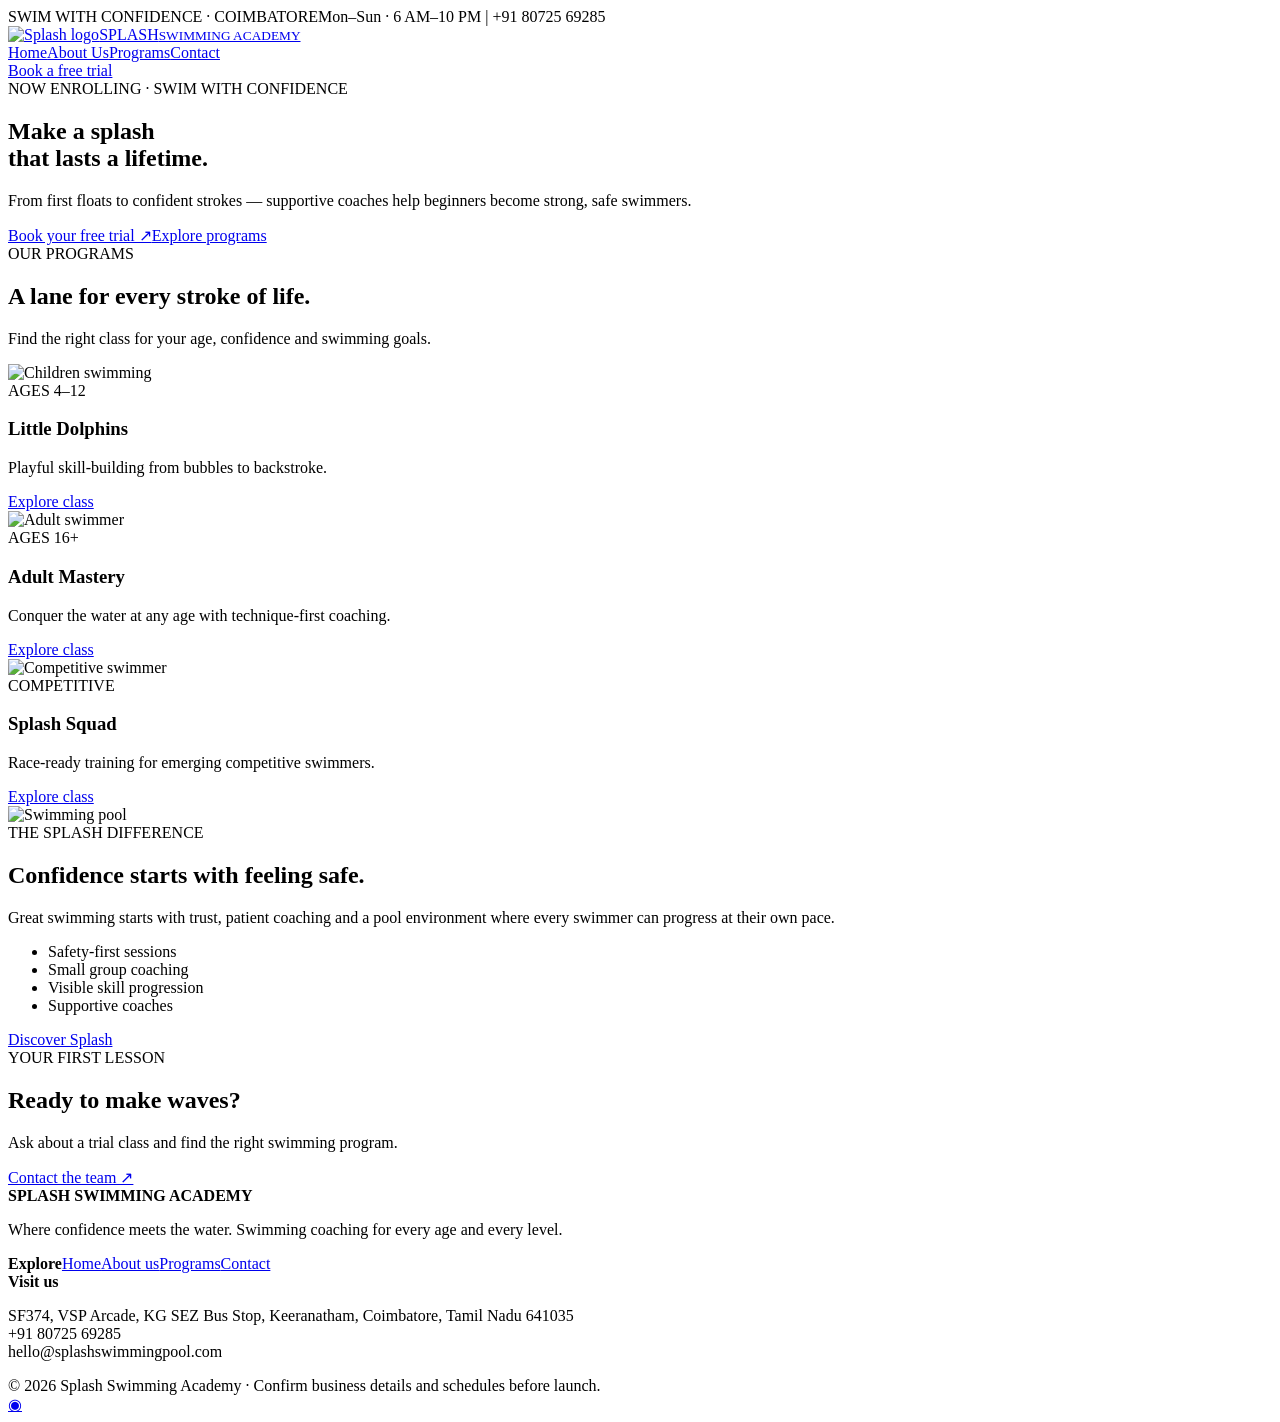
==== index.html @ 6ca09c2e "Add SPLASH website: index.html" ====
<!doctype html><html lang="en"><head><meta charset="utf-8"><meta name="viewport" content="width=device-width,initial-scale=1"><title>SPLASH Swimming Academy | Home</title><meta name="description" content="Swimming lessons for children, adults and competitive swimmers in Coimbatore."><link rel="stylesheet" href="/styles.css"></head><body><div class="top"><span>SWIM WITH CONFIDENCE · COIMBATORE</span><span>Mon–Sun · 6 AM–10 PM | +91 80725 69285</span></div><header class="nav"><a class="brand" href="/"><img src="/assets/logo.jpg" alt="Splash logo"><span>SPLASH<small>SWIMMING ACADEMY</small></span></a><nav class="links"><a class="active" href="/">Home</a><a class="" href="/about">About Us</a><a class="" href="/programs">Programs</a><a class="" href="/contact">Contact</a></nav><a class="btn" href="/contact">Book a free trial</a></header><main><section class="hero"><div><div class="eyebrow">NOW ENROLLING · SWIM WITH CONFIDENCE</div><h1>Make a splash<br>that <span>lasts a lifetime.</span></h1><p>From first floats to confident strokes — supportive coaches help beginners become strong, safe swimmers.</p><div class="actions"><a class="btn cyan" href="/contact">Book your free trial ↗</a><a class="btn outline" href="/programs">Explore programs</a></div></div></section><section class="section"><div class="center"><div class="kicker">OUR PROGRAMS</div><h2>A lane for every stroke of life.</h2><p class="muted">Find the right class for your age, confidence and swimming goals.</p></div><div class="cards"><article class="card"><img src="https://images.unsplash.com/photo-1560090995-01632a28895b?auto=format&fit=crop&w=900&q=85" alt="Children swimming"><div><span class="tag">AGES 4–12</span><h3>Little Dolphins</h3><p class="muted">Playful skill-building from bubbles to backstroke.</p><a class="btn" href="/programs">Explore class</a></div></article><article class="card"><img src="https://images.unsplash.com/photo-1530549387789-4c1017266635?auto=format&fit=crop&w=900&q=85" alt="Adult swimmer"><div><span class="tag">AGES 16+</span><h3>Adult Mastery</h3><p class="muted">Conquer the water at any age with technique-first coaching.</p><a class="btn" href="/programs">Explore class</a></div></article><article class="card"><img src="https://images.unsplash.com/photo-1519315901367-f34ff9154487?auto=format&fit=crop&w=900&q=85" alt="Competitive swimmer"><div><span class="tag">COMPETITIVE</span><h3>Splash Squad</h3><p class="muted">Race-ready training for emerging competitive swimmers.</p><a class="btn" href="/programs">Explore class</a></div></article></div></section><section class="section soft"><div class="grid2"><img src="https://images.unsplash.com/photo-1576013551627-0cc20b96c2a7?auto=format&fit=crop&w=1100&q=85" alt="Swimming pool"><div><div class="kicker">THE SPLASH DIFFERENCE</div><h2>Confidence starts with feeling safe.</h2><p class="muted">Great swimming starts with trust, patient coaching and a pool environment where every swimmer can progress at their own pace.</p><ul class="muted"><li>Safety-first sessions</li><li>Small group coaching</li><li>Visible skill progression</li><li>Supportive coaches</li></ul><a class="btn" href="/about">Discover Splash</a></div></div></section><section class="cta"><div><div class="eyebrow">YOUR FIRST LESSON</div><h2>Ready to make waves?</h2><p>Ask about a trial class and find the right swimming program.</p></div><a class="btn cyan" href="/contact">Contact the team ↗</a></section></main><footer class="footer"><div class="foot"><div><b>SPLASH SWIMMING ACADEMY</b><p>Where confidence meets the water. Swimming coaching for every age and every level.</p></div><div><b>Explore</b><a href="/">Home</a><a href="/about">About us</a><a href="/programs">Programs</a><a href="/contact">Contact</a></div><div><b>Visit us</b><p>SF374, VSP Arcade, KG SEZ Bus Stop, Keeranatham, Coimbatore, Tamil Nadu 641035<br>+91 80725 69285<br>hello@splashswimmingpool.com</p></div></div><div class="copyright">© 2026 Splash Swimming Academy · Confirm business details and schedules before launch.</div></footer><a class="wa" href="https://wa.me/918072569285" aria-label="WhatsApp">◉</a><script src="/script.js"></script></body></html>
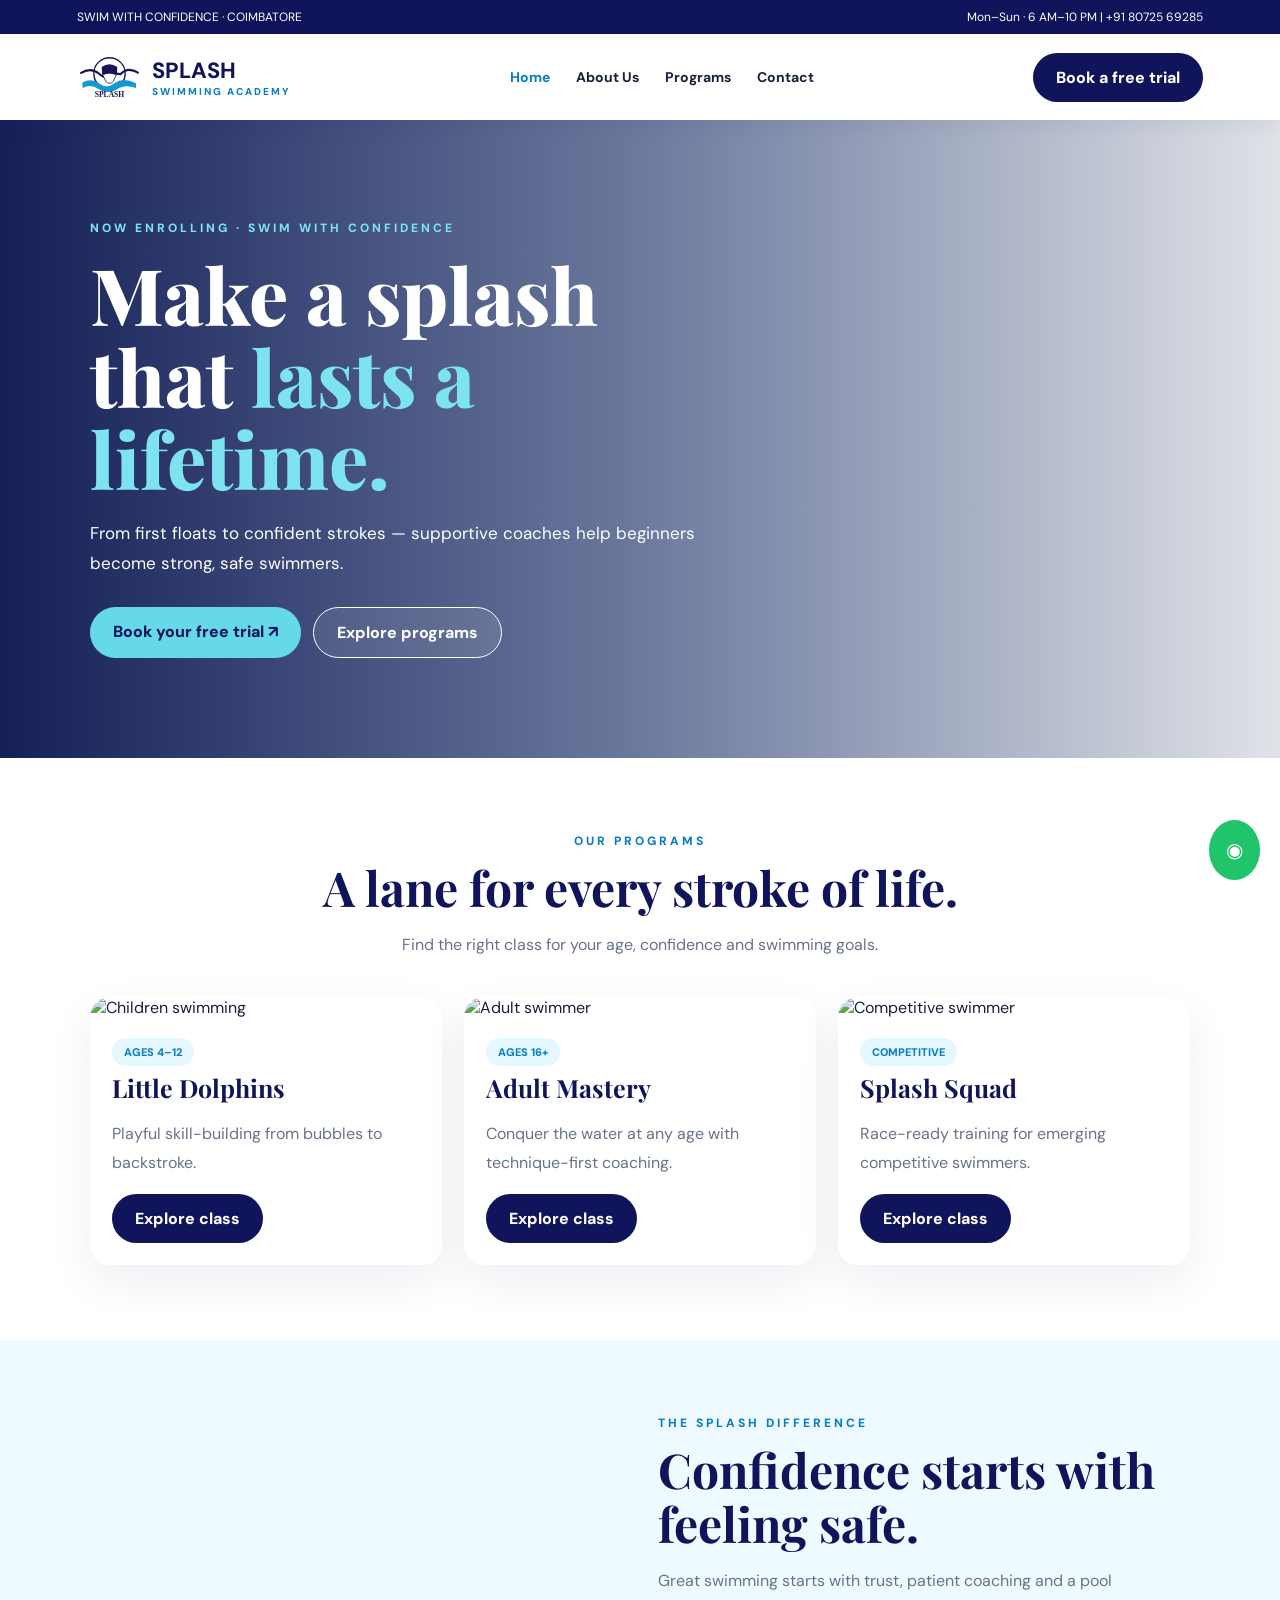
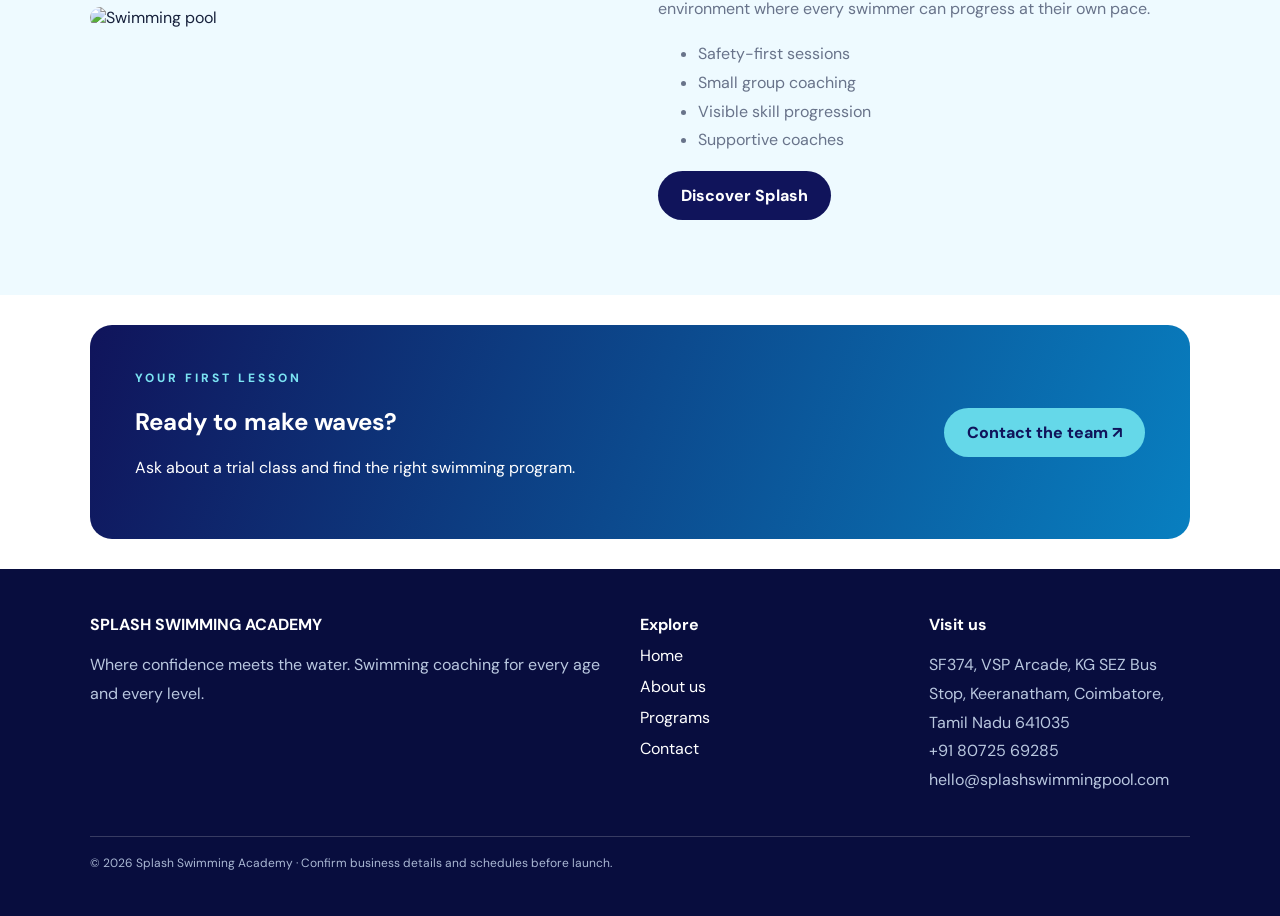
==== commit c8bf13d2: "Use vector SPLASH logo" ====
--- a/index.html
+++ b/index.html
@@ -1 +1 @@
-<!doctype html><html lang="en"><head><meta charset="utf-8"><meta name="viewport" content="width=device-width,initial-scale=1"><title>SPLASH Swimming Academy | Home</title><meta name="description" content="Swimming lessons for children, adults and competitive swimmers in Coimbatore."><link rel="stylesheet" href="/styles.css"></head><body><div class="top"><span>SWIM WITH CONFIDENCE · COIMBATORE</span><span>Mon–Sun · 6 AM–10 PM | +91 80725 69285</span></div><header class="nav"><a class="brand" href="/"><img src="/assets/logo.jpg" alt="Splash logo"><span>SPLASH<small>SWIMMING ACADEMY</small></span></a><nav class="links"><a class="active" href="/">Home</a><a class="" href="/about">About Us</a><a class="" href="/programs">Programs</a><a class="" href="/contact">Contact</a></nav><a class="btn" href="/contact">Book a free trial</a></header><main><section class="hero"><div><div class="eyebrow">NOW ENROLLING · SWIM WITH CONFIDENCE</div><h1>Make a splash<br>that <span>lasts a lifetime.</span></h1><p>From first floats to confident strokes — supportive coaches help beginners become strong, safe swimmers.</p><div class="actions"><a class="btn cyan" href="/contact">Book your free trial ↗</a><a class="btn outline" href="/programs">Explore programs</a></div></div></section><section class="section"><div class="center"><div class="kicker">OUR PROGRAMS</div><h2>A lane for every stroke of life.</h2><p class="muted">Find the right class for your age, confidence and swimming goals.</p></div><div class="cards"><article class="card"><img src="https://images.unsplash.com/photo-1560090995-01632a28895b?auto=format&fit=crop&w=900&q=85" alt="Children swimming"><div><span class="tag">AGES 4–12</span><h3>Little Dolphins</h3><p class="muted">Playful skill-building from bubbles to backstroke.</p><a class="btn" href="/programs">Explore class</a></div></article><article class="card"><img src="https://images.unsplash.com/photo-1530549387789-4c1017266635?auto=format&fit=crop&w=900&q=85" alt="Adult swimmer"><div><span class="tag">AGES 16+</span><h3>Adult Mastery</h3><p class="muted">Conquer the water at any age with technique-first coaching.</p><a class="btn" href="/programs">Explore class</a></div></article><article class="card"><img src="https://images.unsplash.com/photo-1519315901367-f34ff9154487?auto=format&fit=crop&w=900&q=85" alt="Competitive swimmer"><div><span class="tag">COMPETITIVE</span><h3>Splash Squad</h3><p class="muted">Race-ready training for emerging competitive swimmers.</p><a class="btn" href="/programs">Explore class</a></div></article></div></section><section class="section soft"><div class="grid2"><img src="https://images.unsplash.com/photo-1576013551627-0cc20b96c2a7?auto=format&fit=crop&w=1100&q=85" alt="Swimming pool"><div><div class="kicker">THE SPLASH DIFFERENCE</div><h2>Confidence starts with feeling safe.</h2><p class="muted">Great swimming starts with trust, patient coaching and a pool environment where every swimmer can progress at their own pace.</p><ul class="muted"><li>Safety-first sessions</li><li>Small group coaching</li><li>Visible skill progression</li><li>Supportive coaches</li></ul><a class="btn" href="/about">Discover Splash</a></div></div></section><section class="cta"><div><div class="eyebrow">YOUR FIRST LESSON</div><h2>Ready to make waves?</h2><p>Ask about a trial class and find the right swimming program.</p></div><a class="btn cyan" href="/contact">Contact the team ↗</a></section></main><footer class="footer"><div class="foot"><div><b>SPLASH SWIMMING ACADEMY</b><p>Where confidence meets the water. Swimming coaching for every age and every level.</p></div><div><b>Explore</b><a href="/">Home</a><a href="/about">About us</a><a href="/programs">Programs</a><a href="/contact">Contact</a></div><div><b>Visit us</b><p>SF374, VSP Arcade, KG SEZ Bus Stop, Keeranatham, Coimbatore, Tamil Nadu 641035<br>+91 80725 69285<br>hello@splashswimmingpool.com</p></div></div><div class="copyright">© 2026 Splash Swimming Academy · Confirm business details and schedules before launch.</div></footer><a class="wa" href="https://wa.me/918072569285" aria-label="WhatsApp">◉</a><script src="/script.js"></script></body></html>+<!doctype html><html lang="en"><head><meta charset="utf-8"><meta name="viewport" content="width=device-width,initial-scale=1"><title>SPLASH Swimming Academy | Home</title><meta name="description" content="Swimming lessons for children, adults and competitive swimmers in Coimbatore."><link rel="stylesheet" href="/styles.css"></head><body><div class="top"><span>SWIM WITH CONFIDENCE · COIMBATORE</span><span>Mon–Sun · 6 AM–10 PM | +91 80725 69285</span></div><header class="nav"><a class="brand" href="/"><img src="/assets/logo.svg" alt="Splash logo"><span>SPLASH<small>SWIMMING ACADEMY</small></span></a><nav class="links"><a class="active" href="/">Home</a><a class="" href="/about">About Us</a><a class="" href="/programs">Programs</a><a class="" href="/contact">Contact</a></nav><a class="btn" href="/contact">Book a free trial</a></header><main><section class="hero"><div><div class="eyebrow">NOW ENROLLING · SWIM WITH CONFIDENCE</div><h1>Make a splash<br>that <span>lasts a lifetime.</span></h1><p>From first floats to confident strokes — supportive coaches help beginners become strong, safe swimmers.</p><div class="actions"><a class="btn cyan" href="/contact">Book your free trial ↗</a><a class="btn outline" href="/programs">Explore programs</a></div></div></section><section class="section"><div class="center"><div class="kicker">OUR PROGRAMS</div><h2>A lane for every stroke of life.</h2><p class="muted">Find the right class for your age, confidence and swimming goals.</p></div><div class="cards"><article class="card"><img src="https://images.unsplash.com/photo-1560090995-01632a28895b?auto=format&fit=crop&w=900&q=85" alt="Children swimming"><div><span class="tag">AGES 4–12</span><h3>Little Dolphins</h3><p class="muted">Playful skill-building from bubbles to backstroke.</p><a class="btn" href="/programs">Explore class</a></div></article><article class="card"><img src="https://images.unsplash.com/photo-1530549387789-4c1017266635?auto=format&fit=crop&w=900&q=85" alt="Adult swimmer"><div><span class="tag">AGES 16+</span><h3>Adult Mastery</h3><p class="muted">Conquer the water at any age with technique-first coaching.</p><a class="btn" href="/programs">Explore class</a></div></article><article class="card"><img src="https://images.unsplash.com/photo-1519315901367-f34ff9154487?auto=format&fit=crop&w=900&q=85" alt="Competitive swimmer"><div><span class="tag">COMPETITIVE</span><h3>Splash Squad</h3><p class="muted">Race-ready training for emerging competitive swimmers.</p><a class="btn" href="/programs">Explore class</a></div></article></div></section><section class="section soft"><div class="grid2"><img src="https://images.unsplash.com/photo-1576013551627-0cc20b96c2a7?auto=format&fit=crop&w=1100&q=85" alt="Swimming pool"><div><div class="kicker">THE SPLASH DIFFERENCE</div><h2>Confidence starts with feeling safe.</h2><p class="muted">Great swimming starts with trust, patient coaching and a pool environment where every swimmer can progress at their own pace.</p><ul class="muted"><li>Safety-first sessions</li><li>Small group coaching</li><li>Visible skill progression</li><li>Supportive coaches</li></ul><a class="btn" href="/about">Discover Splash</a></div></div></section><section class="cta"><div><div class="eyebrow">YOUR FIRST LESSON</div><h2>Ready to make waves?</h2><p>Ask about a trial class and find the right swimming program.</p></div><a class="btn cyan" href="/contact">Contact the team ↗</a></section></main><footer class="footer"><div class="foot"><div><b>SPLASH SWIMMING ACADEMY</b><p>Where confidence meets the water. Swimming coaching for every age and every level.</p></div><div><b>Explore</b><a href="/">Home</a><a href="/about">About us</a><a href="/programs">Programs</a><a href="/contact">Contact</a></div><div><b>Visit us</b><p>SF374, VSP Arcade, KG SEZ Bus Stop, Keeranatham, Coimbatore, Tamil Nadu 641035<br>+91 80725 69285<br>hello@splashswimmingpool.com</p></div></div><div class="copyright">© 2026 Splash Swimming Academy · Confirm business details and schedules before launch.</div></footer><a class="wa" href="https://wa.me/918072569285" aria-label="WhatsApp">◉</a><script src="/script.js"></script></body></html>
--- a/styles.css
+++ b/styles.css
@@ -0,0 +1,2 @@
+@import url('https://fonts.googleapis.com/css2?family=DM+Sans:wght@400;600;700;800&family=Playfair+Display:wght@600;700;800&display=swap');
+:root{--navy:#10145b;--blue:#087dc2;--cyan:#65d8e9;--ink:#17213c;--muted:#68738a;--pale:#eefaff}*{box-sizing:border-box}body{margin:0;font-family:'DM Sans',sans-serif;color:var(--ink)}a{text-decoration:none;color:inherit}.top{background:var(--navy);color:#fff;padding:9px 6%;font-size:12px;display:flex;justify-content:space-between}.nav{height:86px;display:flex;align-items:center;justify-content:space-between;padding:0 6%;position:sticky;top:0;background:white;z-index:5;box-shadow:0 4px 20px #10205b12}.brand{font-weight:800;color:var(--navy);font-size:22px;display:flex;align-items:center;gap:10px}.brand img{width:65px;height:65px;object-fit:contain}.brand small{display:block;color:#087dc2;font-size:10px;letter-spacing:2px}.links{display:flex;gap:26px;font-weight:700;font-size:14px}.links a:hover,.links .active{color:var(--blue)}.btn{display:inline-block;padding:14px 23px;border-radius:30px;background:var(--navy);color:white;font-weight:800;border:0;cursor:pointer}.cyan{background:var(--cyan);color:var(--navy)}.hero{min-height:570px;padding:100px 7%;display:flex;align-items:center;color:white;background:linear-gradient(90deg,#08134ef2,#09205d99,#071c4220),url('https://images.unsplash.com/photo-1530549387789-4c1017266635?auto=format&fit=crop&w=2000&q=85') center/cover}.hero div{max-width:650px}.eyebrow{color:#7be3f2;font-size:12px;letter-spacing:3px;font-weight:800}.hero h1,.pagehero h1{font:800 clamp(44px,7vw,78px)/1.05 'Playfair Display';margin:18px 0}.hero h1 span{color:#7de3ef}.hero p,.pagehero p{font-size:17px;line-height:1.8;max-width:620px}.actions{display:flex;gap:12px;flex-wrap:wrap;margin-top:28px}.outline{border:1px solid white;background:#ffffff18}.section{padding:75px 7%}.soft{background:var(--pale)}.center{text-align:center;max-width:720px;margin:0 auto 38px}.kicker{font-size:12px;letter-spacing:3px;color:var(--blue);font-weight:800}.section h2{font:700 clamp(32px,4vw,48px)/1.12 'Playfair Display';color:var(--navy);margin:12px 0}.muted{color:var(--muted);line-height:1.8}.cards{display:grid;grid-template-columns:repeat(3,1fr);gap:22px}.card{border-radius:20px;overflow:hidden;background:white;box-shadow:0 16px 45px #10205b12}.card img{width:100%;height:210px;object-fit:cover}.card div{padding:22px}.card h3{font:700 25px 'Playfair Display';color:var(--navy);margin:10px 0}.tag{font-size:11px;color:#087dc2;font-weight:800;background:#e5f8ff;border-radius:20px;padding:7px 12px}.pagehero{padding:90px 7%;background:linear-gradient(100deg,#10145bf2,#087fc0d9),url('https://images.unsplash.com/photo-1576013551627-0cc20b96c2a7?auto=format&fit=crop&w=1800&q=85') center/cover;color:white}.pagehero h1{font-size:clamp(42px,6vw,66px)}.grid2{display:grid;grid-template-columns:1fr 1fr;gap:36px;align-items:center}.grid2 img{width:100%;border-radius:22px;max-height:430px;object-fit:cover}.info{padding:25px;border-radius:18px;background:white;box-shadow:0 12px 35px #10205b12}.schedule{width:100%;border-collapse:collapse;min-width:700px}.schedule th{background:var(--navy);color:white;padding:14px}.schedule td{padding:14px;text-align:center;border-bottom:1px solid #e8edf5}.scroll{overflow:auto;border-radius:16px}.contact{display:grid;grid-template-columns:.9fr 1.1fr;gap:28px}.dark{background:var(--navy);color:white;padding:30px;border-radius:20px}.dark p{line-height:1.8;color:#d8e7f8}.form{padding:28px;border-radius:20px;box-shadow:0 12px 35px #10205b12}.field{margin:13px 0}.field label{display:block;font-size:12px;font-weight:800;margin-bottom:6px}.field input,.field select,.field textarea{width:100%;padding:13px;border:1px solid #dce4ef;border-radius:9px;font:inherit}.field textarea{min-height:100px}.cta{margin:30px 7%;padding:45px;border-radius:22px;background:linear-gradient(110deg,#10145b,#087fc0);color:white;display:flex;align-items:center;justify-content:space-between;gap:20px}.footer{background:#080d3e;color:white;padding:45px 7%}.footer p{color:#b9c7df;line-height:1.8}.foot{display:grid;grid-template-columns:2fr 1fr 1fr;gap:28px}.foot a{display:block;margin:10px 0}.copyright{border-top:1px solid #ffffff30;margin-top:25px;padding-top:18px;font-size:12px;color:#aab8d4}.wa{position:fixed;bottom:20px;right:20px;background:#20c56b;color:white;padding:17px;border-radius:50%;font-size:20px}@media(max-width:800px){.links{gap:12px;font-size:12px}.nav>.btn{display:none}.cards{grid-template-columns:1fr}.grid2,.contact,.foot{grid-template-columns:1fr}.top{font-size:10px}.hero{min-height:500px}.cta{display:block}.brand img{width:52px;height:52px}}@media(max-width:560px){.nav{padding:0 4%;height:72px}.links{gap:9px;font-size:11px}.brand{font-size:18px}.brand small{font-size:8px}.top span:last-child{display:none}.section{padding:55px 5%}.pagehero{padding:65px 5%}.hero{padding:70px 5%}.cta{margin:20px 5%;padding:28px}.footer{padding:35px 5%}}
